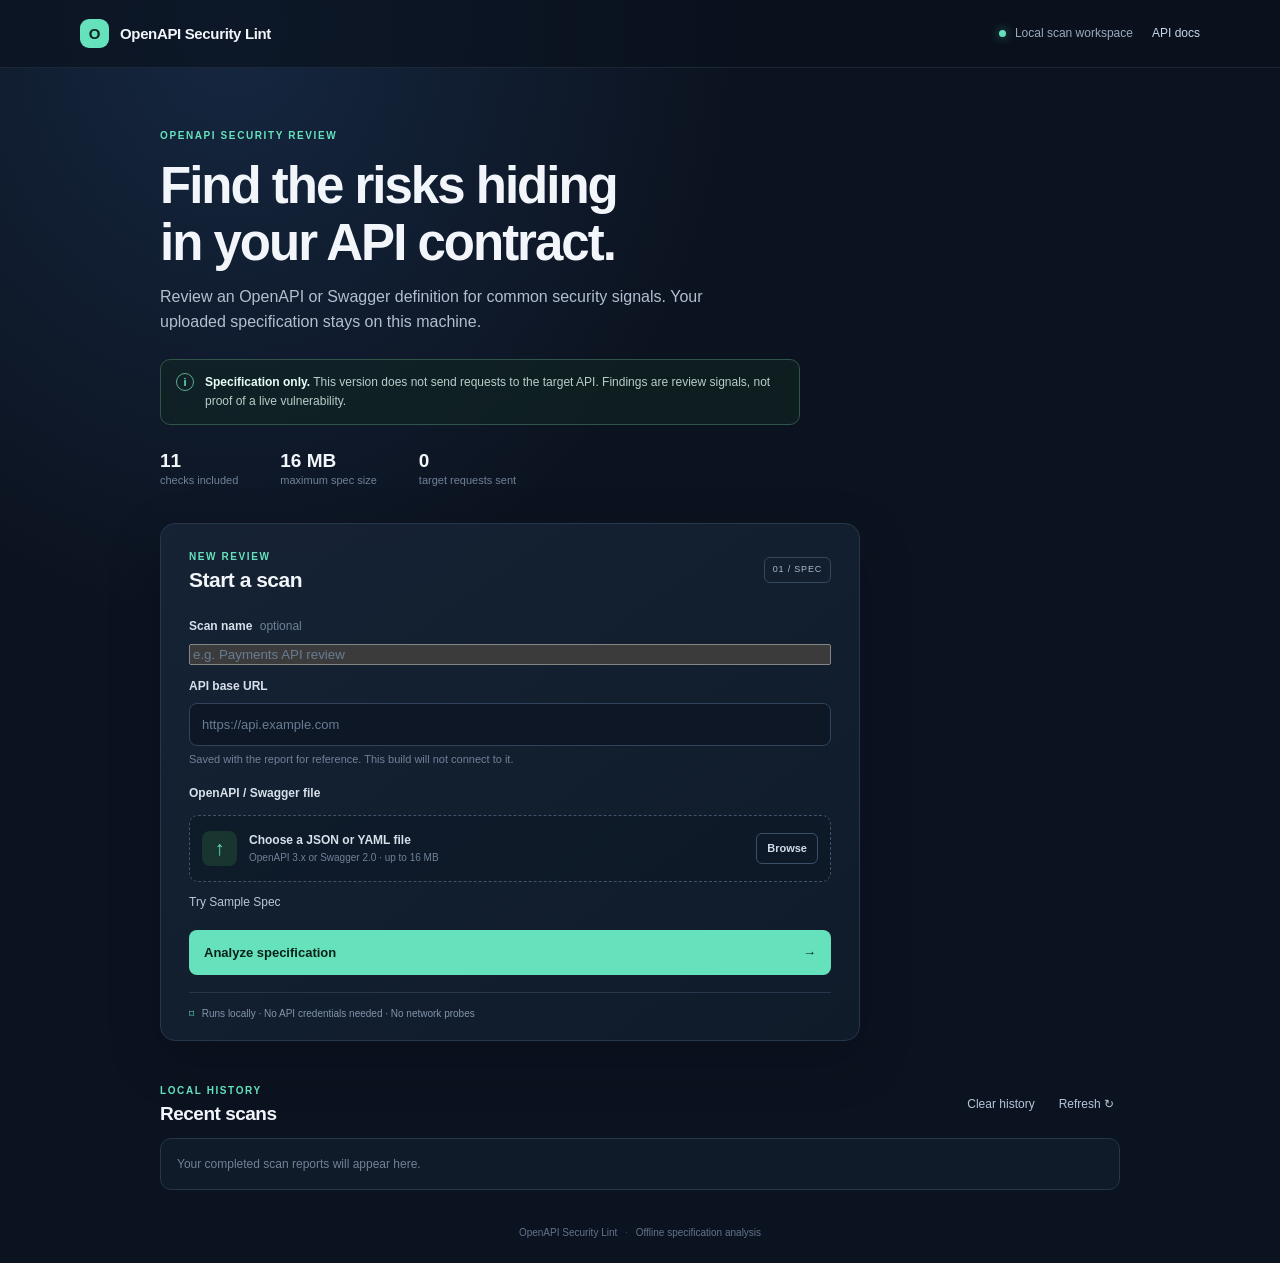
==== api_checker/static/index.html @ 3940235b "Remove redundant API vulnerability scaffolding" ====
<!doctype html>
<html lang="en">
<head>
  <meta charset="utf-8">
  <meta name="viewport" content="width=device-width, initial-scale=1">
  <meta name="theme-color" content="#101827">
  <title>OpenAPI Security Lint</title>
  <link rel="stylesheet" href="/static/styles.css">
</head>
<body>
  <header class="topbar">
    <a class="brand" href="/" aria-label="OpenAPI Security Lint home"><span class="brand-mark">O</span><span>OpenAPI Security Lint</span></a>
    <div class="top-meta"><span class="live-dot"></span> Local scan workspace <a href="/docs">API docs</a></div>
  </header>

  <main class="layout">
    <section class="intro">
      <div class="eyebrow">OPENAPI SECURITY REVIEW</div>
      <h1>Find the risks hiding<br>in your API contract.</h1>
      <p>Review an OpenAPI or Swagger definition for common security signals. Your uploaded specification stays on this machine.</p>
      <div class="notice"><span class="notice-icon">i</span><span><strong>Specification only.</strong> This version does not send requests to the target API. Findings are review signals, not proof of a live vulnerability.</span></div>
      <div class="mini-stats"><div><strong id="check-count">11</strong><span>checks included</span></div><div><strong>16 MB</strong><span>maximum spec size</span></div><div><strong>0</strong><span>target requests sent</span></div></div>
    </section>

    <section class="panel scan-panel" aria-labelledby="scan-title">
      <div class="panel-head"><div><div class="eyebrow">NEW REVIEW</div><h2 id="scan-title">Start a scan</h2></div><span class="step-badge">01 / SPEC</span></div>
      <form id="scan-form">
        <label for="scan-name">Scan name <span class="optional">optional</span></label>
        <input id="scan-name" name="name" maxlength="120" placeholder="e.g. Payments API review">

        <label for="target-url">API base URL</label>
        <input id="target-url" name="target_url" type="url" required placeholder="https://api.example.com">
        <p class="field-help">Saved with the report for reference. This build will not connect to it.</p>

        <label for="spec-file">OpenAPI / Swagger file</label>
        <label class="file-drop" for="spec-file" id="file-drop">
          <span class="upload-icon">↑</span>
          <span class="file-copy"><strong id="file-label">Choose a JSON or YAML file</strong><small>OpenAPI 3.x or Swagger 2.0 · up to 16 MB</small></span>
          <span class="browse">Browse</span>
        </label>
        <input id="spec-file" name="spec_file" type="file" accept=".json,.yaml,.yml,application/json,text/yaml" required hidden>
        <button id="sample-button" class="text-button sample-button" type="button">Try Sample Spec</button>
        <div id="form-error" class="form-error" role="alert" hidden></div>
        <button id="submit-button" class="primary-button" type="submit"><span>Analyze specification</span><span aria-hidden="true">→</span></button>
      </form>
      <div class="privacy-note"><span>⌑</span> Runs locally · No API credentials needed · No network probes</div>
    </section>

    <section id="result-section" class="panel results-panel" hidden aria-live="polite">
      <div class="panel-head"><div><div class="eyebrow">SCAN REPORT</div><h2 id="result-title">Results</h2></div><span id="status-badge" class="status-badge">Queued</span></div>
      <div id="scan-summary" class="summary-grid"></div>
      <div id="scan-message" class="scan-message"></div>
      <div id="export-links" class="export-links" hidden></div>
      <div id="finding-controls" class="finding-controls" hidden>
        <label>Severity
          <select id="filter-severity">
            <option value="">All severities</option><option>critical</option><option>high</option>
            <option>medium</option><option>low</option><option>info</option>
          </select>
        </label>
        <label>Confidence
          <select id="filter-confidence">
            <option value="">All confidence</option><option>high</option><option>medium</option><option>low</option>
          </select>
        </label>
        <label>Rule ID
          <input id="filter-rule" type="search" placeholder="e.g. AUTH-001">
        </label>
        <label>Endpoint
          <input id="filter-endpoint" type="search" placeholder="/orders">
        </label>
      </div>
      <div id="findings-list" class="findings-list"></div>
    </section>

    <section class="history-section">
    <div class="history-heading"><div><div class="eyebrow">LOCAL HISTORY</div><h2>Recent scans</h2></div><div class="history-actions"><button id="clear-history-button" class="text-button" type="button">Clear history</button><button id="refresh-button" class="text-button" type="button">Refresh ↻</button></div></div>
      <div id="history-list" class="history-list"><div class="empty-state">Your completed scan reports will appear here.</div></div>
    </section>
    <footer>OpenAPI Security Lint <span>·</span> Offline specification analysis</footer>
  </main>
  <script src="/static/app.js" defer></script>
</body>
</html>
---- static/styles.css ----
:root{color-scheme:dark;--bg:#0c1320;--panel:#121d2d;--panel-2:#172437;--line:#26364b;--text:#f2f6fb;--muted:#9aaabd;--subtle:#708198;--mint:#65e2bc;--blue:#81adff;--red:#ff7984;--amber:#ffc66d;--purple:#c4a2ff}
*{box-sizing:border-box}
body{margin:0;background:radial-gradient(ellipse at 18% 2%,#152740 0,transparent 34%),var(--bg);color:var(--text);font-family:Inter,'Segoe UI',Arial,sans-serif;font-size:15px;line-height:1.55;min-height:100vh}
a{color:inherit;text-decoration:none}.topbar{height:68px;display:flex;align-items:center;justify-content:space-between;padding:0 max(28px,calc((100vw - 1120px)/2));border-bottom:1px solid rgba(151,173,202,.12);background:rgba(10,17,28,.68)}
.brand{display:flex;align-items:center;gap:11px;font-family:Manrope,sans-serif;font-weight:800;letter-spacing:-.35px}.brand-mark{width:29px;height:29px;display:grid;place-items:center;background:var(--mint);color:#09221b;border-radius:9px;font-size:15px}.top-meta{display:flex;align-items:center;gap:9px;color:var(--muted);font-size:12px}.top-meta a{margin-left:10px;color:#c6d6ec}.live-dot{width:7px;height:7px;background:var(--mint);border-radius:50%;box-shadow:0 0 10px #65e2bc88}
.layout{width:min(100% - 40px,960px);margin:0 auto}.intro{padding:60px 0 34px;max-width:680px}.eyebrow{color:var(--mint);font-size:10px;font-weight:700;letter-spacing:1.6px}.intro h1{font:800 clamp(34px,5vw,51px)/1.12 Manrope,sans-serif;letter-spacing:-2px;margin:13px 0 14px}.intro>p{color:#b1bfd0;max-width:580px;margin:0;font-size:16px}.notice{display:flex;gap:11px;align-items:flex-start;max-width:640px;margin-top:25px;padding:13px 15px;border:1px solid #315449;background:#10292180;border-radius:10px;color:#b7cfc8;font-size:12px}.notice strong{color:#e7fff7}.notice-icon{flex:0 0 18px;height:18px;border:1px solid #5da990;color:var(--mint);border-radius:50%;font-size:11px;text-align:center;line-height:16px;font-weight:700}.mini-stats{display:flex;gap:42px;margin-top:25px}.mini-stats div{display:flex;flex-direction:column}.mini-stats strong{font:700 19px Manrope,sans-serif}.mini-stats span{font-size:11px;color:var(--subtle)}
.panel{background:linear-gradient(145deg,rgba(22,35,53,.96),rgba(16,27,42,.97));border:1px solid var(--line);border-radius:15px;box-shadow:0 18px 50px #02070d40}.scan-panel{padding:25px 28px 19px;max-width:700px}.panel-head,.history-heading{display:flex;align-items:center;justify-content:space-between}.panel h2,.history-heading h2{font:700 21px Manrope,sans-serif;letter-spacing:-.5px;margin:4px 0 0}.step-badge{color:#a9bbcf;border:1px solid #364860;border-radius:6px;padding:5px 8px;font-size:9px;letter-spacing:.8px}
form{margin-top:21px;display:grid;grid-template-columns:1fr;gap:8px}label{font-size:12px;font-weight:600;color:#d7e0eb;margin-top:4px}.optional{color:var(--subtle);font-weight:400;margin-left:4px}input[type=text],input[type=url]{width:100%;height:43px;border:1px solid #31435a;border-radius:8px;background:#0d1725;color:var(--text);padding:0 12px;font:13px 'DM Sans',sans-serif;outline:none}input:focus{border-color:#72dabc;box-shadow:0 0 0 3px #65e2bc1a}input::placeholder{color:#687c94}.field-help{font-size:11px;color:var(--subtle);margin:-3px 0 4px}.file-drop{min-height:67px;padding:11px 12px;border:1px dashed #40536d;border-radius:9px;display:flex;align-items:center;gap:12px;cursor:pointer;background:#0d172588;transition:.15s}.file-drop:hover,.file-drop.dragover{border-color:var(--mint);background:#11291f88}.upload-icon{width:35px;height:35px;border-radius:8px;display:grid;place-items:center;background:#18352f;color:var(--mint);font-size:20px}.file-copy{display:flex;flex-direction:column;gap:1px;min-width:0;flex:1}.file-copy strong{font-size:12px;overflow:hidden;text-overflow:ellipsis;white-space:nowrap}.file-copy small{font-size:10px;color:var(--subtle);font-weight:400}.browse{border:1px solid #3b4f68;border-radius:6px;padding:6px 10px;color:#d0dced;font-size:11px}.primary-button{margin-top:8px;height:45px;border:0;border-radius:8px;padding:0 15px;background:var(--mint);color:#082219;font:700 13px 'DM Sans',sans-serif;display:flex;align-items:center;justify-content:space-between;cursor:pointer;transition:.15s}.primary-button:hover{background:#84edcf;transform:translateY(-1px)}.primary-button:disabled{opacity:.55;cursor:wait;transform:none}.privacy-note{border-top:1px solid #26374b;margin-top:17px;padding-top:13px;color:#8295ab;font-size:10px}.privacy-note span{color:var(--mint);margin-right:5px}.form-error{color:#ffb8bd;background:#411e2a;border:1px solid #703640;border-radius:7px;padding:9px 11px;font-size:12px}
.results-panel{margin-top:20px;padding:23px 26px}.status-badge{font-size:10px;padding:5px 9px;border-radius:20px;text-transform:capitalize;color:#d5e4f7;background:#25374e}.status-badge.completed{background:#15372f;color:var(--mint)}.status-badge.failed{background:#41232a;color:#ff9ba3}.summary-grid{display:flex;gap:9px;margin:20px 0 13px;flex-wrap:wrap}.summary-tile{min-width:96px;padding:10px 13px;border-radius:9px;border:1px solid var(--line);background:#0e1826;display:flex;flex-direction:column}.summary-tile strong{font:700 18px Manrope,sans-serif}.summary-tile span{font-size:10px;color:var(--subtle);text-transform:capitalize}.scan-message{color:var(--muted);font-size:12px;margin:13px 0}.finding{padding:15px 0;border-top:1px solid #26374b}.finding-top{display:flex;align-items:center;gap:9px;flex-wrap:wrap}.severity{font-size:9px;text-transform:uppercase;letter-spacing:.7px;font-weight:700;padding:3px 7px;border-radius:4px}.severity.medium{background:#49391f;color:var(--amber)}.severity.low{background:#293449;color:#adbee0}.severity.high,.severity.critical{background:#49242b;color:#ff9ba3}.rule-id{font-size:10px;color:var(--subtle);font-family:monospace}.finding h3{font:600 14px Manrope,sans-serif;margin:9px 0 5px}.finding p{font-size:12px;color:#a9b8ca;margin:5px 0}.finding .remediation{color:#d5e1ef}.confidence{font-size:10px;color:#8ea2b9;margin-left:auto}.operations{font:10px/1.65 monospace;color:#91a9c6;background:#0c1521;border-radius:6px;padding:8px 10px;margin-top:9px;max-height:105px;overflow:auto}.empty-findings{padding:22px 0;border-top:1px solid var(--line);font-size:13px;color:#b9cfdf}
.history-section{margin-top:42px}.history-heading h2{font-size:19px}.text-button{border:0;background:transparent;color:#b5c6d9;font:12px 'DM Sans',sans-serif;cursor:pointer}.history-list{margin-top:13px;border:1px solid var(--line);border-radius:11px;background:#101b2a}.history-row{padding:13px 15px;display:flex;align-items:center;gap:14px;border-bottom:1px solid #26364b;cursor:pointer}.history-row:last-child{border-bottom:0}.history-row:hover{background:#17263a}.history-name{flex:1;min-width:0}.history-name strong{display:block;font-size:12px;white-space:nowrap;overflow:hidden;text-overflow:ellipsis}.history-name small{color:var(--subtle);font-size:10px}.history-count{font-size:10px;color:#c1cede}.history-status{font-size:10px;color:#98acc3;text-transform:capitalize}.empty-state{color:var(--subtle);font-size:12px;padding:16px}footer{text-align:center;color:#61748b;font-size:10px;padding:35px 0 22px}footer span{padding:0 5px;color:#34465c}
@media(max-width:600px){.layout{width:min(100% - 28px,960px)}.topbar{padding:0 15px}.top-meta{font-size:0}.top-meta a{font-size:11px}.intro{padding-top:42px}.intro h1{letter-spacing:-1.3px}.mini-stats{gap:20px}.mini-stats strong{font-size:16px}.mini-stats span{font-size:9px}.scan-panel,.results-panel{padding:20px 17px}.history-row{gap:8px}.history-count{display:none}}
.sample-button{justify-self:start;padding:5px 0}.export-links,.history-actions{display:flex;align-items:center;gap:12px}.export-links{margin:8px 0 14px}.export-links a,.history-delete{border:1px solid #364860;background:#142236;color:#c3d5e9;border-radius:6px;padding:6px 9px;font:11px 'DM Sans',sans-serif;cursor:pointer}.export-links a:hover,.history-delete:hover:not(:disabled){border-color:var(--mint);color:var(--mint)}.finding-controls{display:grid;grid-template-columns:repeat(4,minmax(120px,1fr));gap:10px;margin:14px 0}.finding-controls label{display:flex;flex-direction:column;gap:5px;margin:0;color:var(--muted);font-size:10px}.finding-controls select,.finding-controls input{height:35px;min-width:0;width:100%;border:1px solid #31435a;border-radius:7px;background:#0d1725;color:var(--text);padding:0 8px;font:11px 'DM Sans',sans-serif}.history-row{padding:7px 9px}.history-open{flex:1;min-width:0;display:flex;align-items:center;gap:14px;border:0;background:transparent;color:inherit;text-align:left;cursor:pointer;padding:6px}.history-open:hover .history-name strong{color:var(--mint)}.history-open .history-name{flex:1}.history-delete{font-size:10px;padding:5px 8px}.history-delete:disabled{opacity:.4;cursor:not-allowed}.severity.info{background:#293449;color:#b8c9dc}.truncation-badge{display:inline-block;margin:7px 0 2px;border:1px solid #4b3b20;border-radius:5px;background:#2a2315;color:#ffd58a;padding:3px 7px;font-size:10px}.pointer-list{color:#8fc3b4}.pointer-list strong{color:#bdebdc;font-family:Inter,'Segoe UI',Arial,sans-serif;font-weight:600}@media(max-width:760px){.finding-controls{grid-template-columns:repeat(2,minmax(120px,1fr))}}@media(max-width:440px){.finding-controls{grid-template-columns:1fr 1fr}.history-open{gap:6px;padding:6px 3px}.history-actions{gap:4px}.history-actions .text-button{font-size:10px}.export-links{flex-wrap:wrap}}
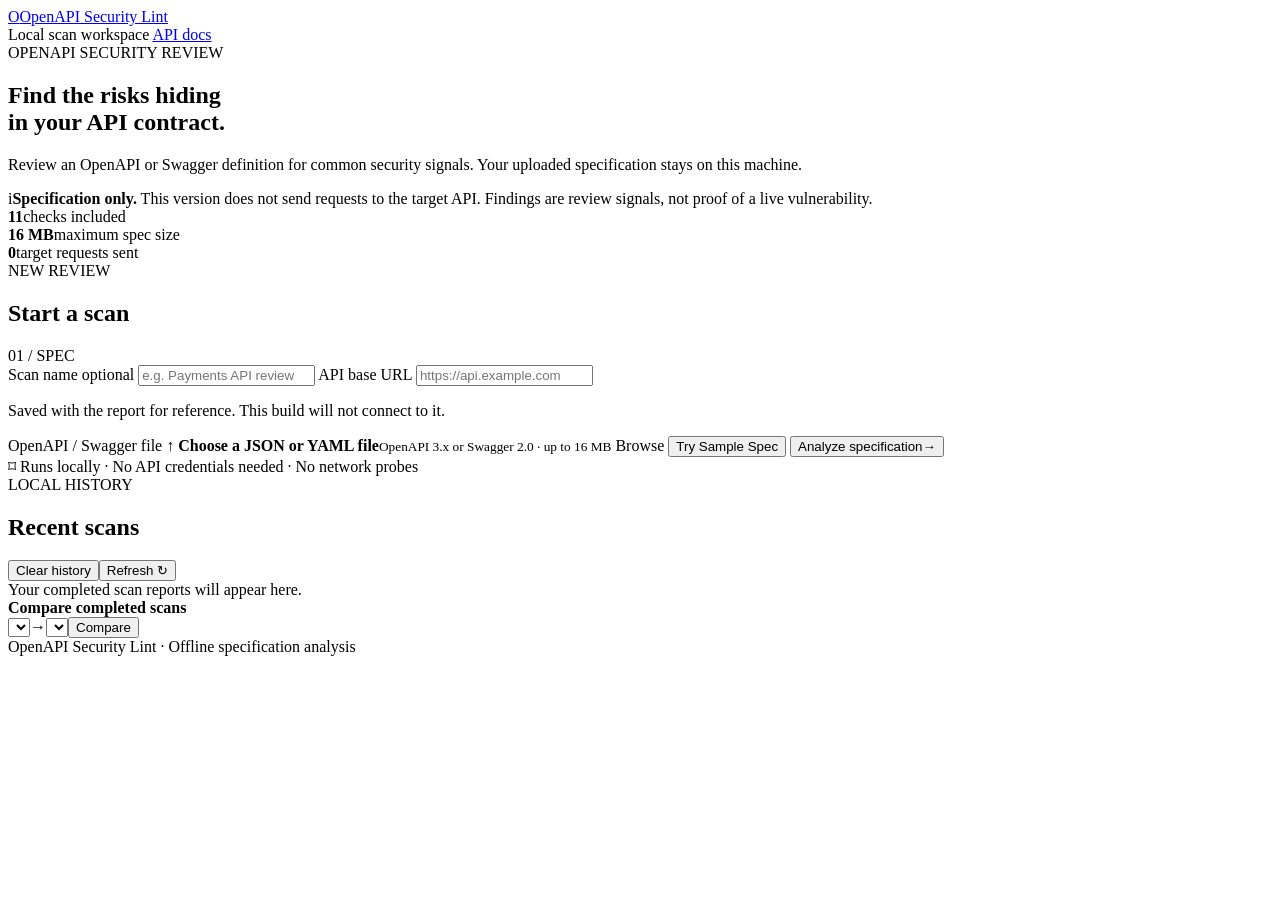
==== commit fbc78c0b: "Repo Updates/ test run updates" ====
--- a/api_checker/static/index.html
+++ b/api_checker/static/index.html
@@ -71,11 +71,13 @@
         </label>
       </div>
       <div id="findings-list" class="findings-list"></div>
+      <div id="finding-pagination" class="finding-pagination" hidden></div>
     </section>
 
     <section class="history-section">
     <div class="history-heading"><div><div class="eyebrow">LOCAL HISTORY</div><h2>Recent scans</h2></div><div class="history-actions"><button id="clear-history-button" class="text-button" type="button">Clear history</button><button id="refresh-button" class="text-button" type="button">Refresh ↻</button></div></div>
       <div id="history-list" class="history-list"><div class="empty-state">Your completed scan reports will appear here.</div></div>
+      <div class="compare-panel"><strong>Compare completed scans</strong><div><select id="compare-old" aria-label="Older scan"></select><span>→</span><select id="compare-new" aria-label="Newer scan"></select><button id="compare-button" type="button">Compare</button></div><div id="compare-results" aria-live="polite"></div></div>
     </section>
     <footer>OpenAPI Security Lint <span>·</span> Offline specification analysis</footer>
   </main>
